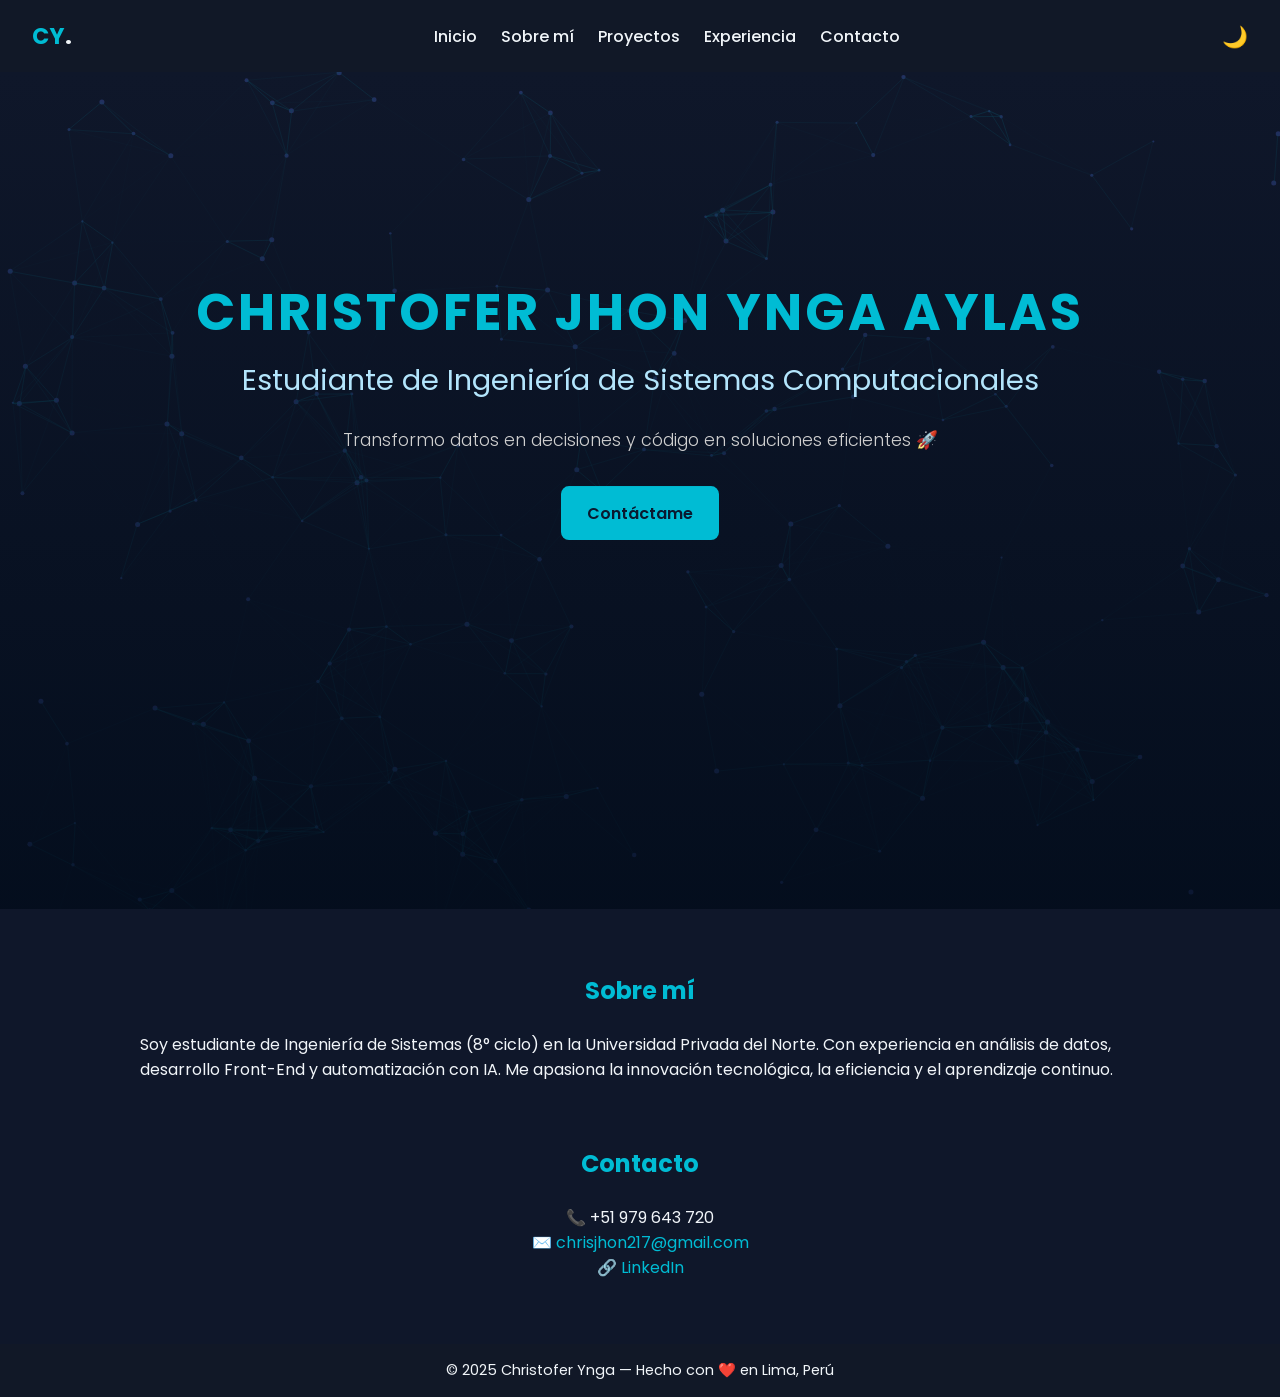
==== index.html @ ee9125a6 "Portafolio primero" ====
<!DOCTYPE html>
<html lang="es">
<head>
  <meta charset="UTF-8" />
  <meta name="viewport" content="width=device-width, initial-scale=1.0" />
  <title>Christofer Ynga | Data Analyst & Front-End Dev</title>
  <link rel="stylesheet" href="css/style.css" />
  <link rel="stylesheet" href="css/hero.css">
  <link rel="preconnect" href="https://fonts.googleapis.com">
  <link href="https://fonts.googleapis.com/css2?family=Poppins:wght@300;400;600;700&display=swap" rel="stylesheet">
  <script defer src="script.js"></script>
</head>
<body>
    <header class="navbar">
        <div class="logo">CY<span>.</span></div>
        <nav>
        <ul class="nav-links">
            <li><a href="/index.html">Inicio</a></li> 
            <li><a href="/SobreMi.html">Sobre mí</a></li>
            <li><a href="/Proyectos.html">Proyectos</a></li>
            <li><a href="/Experiencia.html">Experiencia</a></li>
            <li><a href="/Contacto.html">Contacto</a></li>
        </ul>
        </nav>
        <div class="theme-toggle" id="theme-toggle">🌙</div>
    </header>
    
    <div id="hero" class="hero-wide">
    <canvas id="particles"></canvas>
    <div class="overlay"></div>
    <div class="hero-content">
        <h1 class="fade-text">Christofer Jhon Ynga Aylas</h1>
        <h2 class="fade-text">Estudiante de Ingeniería de Sistemas Computacionales</h2>
        <p class="fade-text">Transformo datos en decisiones y código en soluciones eficientes 🚀</p>
        <a href="#contact" class="btn fade-text">Contáctame</a>
    </div>
    </div>

    <section id="about" class="fade-in">
        <h2>Sobre mí</h2>
        <p>
        Soy estudiante de Ingeniería de Sistemas (8° ciclo) en la Universidad Privada del Norte.
        Con experiencia en análisis de datos, desarrollo Front-End y automatización con IA.
        Me apasiona la innovación tecnológica, la eficiencia y el aprendizaje continuo.
        </p>
    </section>

    <section id="contact" class="fade-in">
        <h2>Contacto</h2>
        <div class="contact-info">
        <p>📞 +51 979 643 720</p>
        <p>✉️ <a href="mailto:chrisjhon217@gmail.com">chrisjhon217@gmail.com</a></p>
        <p>🔗 <a href="https://www.linkedin.com/in/christoferynga" target="_blank">LinkedIn</a></p>
        </div>
    </section>

    <footer>
        <p>© 2025 Christofer Ynga — Hecho con ❤️ en Lima, Perú</p>
    </footer>
    </body>
</html>
---- css/style.css ----
*
{
    margin: 0;
    border: 0;
}

:root {
  --bg: #0f172a;
  --text: #f1f5f9;
  --accent: #00bcd4;
  --card-bg: #1e293b;
  --hover: #0288d1;
}

body {
  font-family: "Poppins", sans-serif;
  background: var(--bg);
  color: var(--text);
  transition: background 0.3s, color 0.3s;
}

/* --- Navbar --- */
.navbar {
  display: flex;
  justify-content: space-between;
  align-items: center;
  padding: 1.2rem 2rem;
  background: #111827;
  position: sticky;
  top: 0;
  z-index: 100;
}

.logo {
  font-weight: 700;
  font-size: 1.4rem;
  color: var(--accent);
}

.logo span { color: var(--text); }

.nav-links {
  display: flex;
  gap: 1.5rem;
  list-style: none;
}

.nav-links a {
  color: var(--text);
  text-decoration: none;
  font-weight: 500;
  transition: color 0.3s;
}

.nav-links a:hover {
  color: var(--accent);
}

.theme-toggle {
  cursor: pointer;
  font-size: 1.3rem;
}


.btn {
  display: inline-block;
  background: var(--accent);
  color: var(--bg);
  padding: 0.8rem 1.5rem;
  margin-top: 1.5rem;
  border-radius: 8px;
  text-decoration: none;
  font-weight: 600;
  transition: background 0.3s, transform 0.3s;
}

.btn:hover {
  background: var(--hover);
  transform: scale(1.05);
}

/* --- Sections --- */
section {
  max-width: 1000px;
  margin: 4rem auto;
  padding: 0 1.5rem;
}

h2 {
  text-align: center;
  color: var(--accent);
  margin-bottom: 1.5rem;
}

/* --- Skills --- */
.skills-grid {
  display: grid;
  grid-template-columns: repeat(auto-fit, minmax(150px, 1fr));
  gap: 2rem;
  justify-items: center;
  align-items: center;
  padding: 1rem 0;
}

.skill-card {
  background: var(--card-bg);
  border-radius: 10px;
  padding: 1.5rem 1rem;
  text-align: center;
  transition: transform 0.3s, box-shadow 0.3s, background 0.3s;
  width: 150px;
}

.skill-card img {
  width: 60px;
  height: 60px;
  object-fit: contain;
  transition: transform 0.3s;
  filter: drop-shadow(0 0 4px rgba(0, 188, 212, 0.4));
}

.skill-card p {
  margin-top: 0.8rem;
  font-size: 1rem;
  color: var(--text);
  font-weight: 500;
}

.skill-card:hover {
  transform: translateY(-5px);
  background: #334155;
  box-shadow: 0 0 10px rgba(0, 188, 212, 0.3);
}

.skill-card:hover img {
  transform: scale(1.1);
}

/* --- Projects --- */
.projects-grid {
  display: grid;
  grid-template-columns: repeat(auto-fit, minmax(280px, 1fr));
  gap: 1.5rem;
}

.project-card {
  background: var(--card-bg);
  padding: 1.5rem;
  border-radius: 10px;
  box-shadow: 0 2px 8px rgba(0,0,0,0.3);
  transition: transform 0.3s;
}

.project-card:hover {
  transform: translateY(-5px);
}

/* --- Contact --- */
.contact-info {
  text-align: center;
}

.contact-info a {
  color: var(--accent);
  text-decoration: none;
}

.contact-info a:hover {
  text-decoration: underline;
}

/* --- Footer --- */
footer {
  text-align: center;
  padding: 1rem;
  background: #111827;
  font-size: 0.9rem;
}

/* --- Animaciones --- */
.fade-in {
  opacity: 0;
  transform: translateY(30px);
  transition: opacity 1s ease-out, transform 1s ease-out;
}

.fade-in.visible {
  opacity: 1;
  transform: translateY(0);
}

/* --- Responsive --- */
@media (max-width: 768px) {
  .nav-links {
    display: none;
  }
}

@media (max-width: 600px) {
  .skills-grid {
    grid-template-columns: repeat(auto-fit, minmax(120px, 1fr));
    gap: 1.5rem;
  }

  .skill-card {
    width: 120px;
    padding: 1rem 0.5rem;
  }

  .skill-card img {
    width: 50px;
    height: 50px;
  }

  .skill-card p {
    font-size: 0.9rem;
  }
}
---- css/hero.css ----
/* --- Hero --- */
#hero,
.hero-wide {
  position: relative;
  width: 100%;         /* ✅ Ocupar todo el ancho real de la ventana */
  height: 93vh;         /* 🔧 Ajustable según tu gusto */
  overflow: hidden;
  
}

#particles {
  position: absolute;
  top: 0;
  left: 0;
  width: 100vw;
  height: 100vh;
  z-index: 0;
  pointer-events: none;
}

.overlay {
  position: absolute;
  top: 0;
  left: 0;
  width: 100vw;
  height: 100vh;
  background: linear-gradient(to top, rgba(2, 12, 27, 0.9), rgba(15, 23, 42, 0.7));
  z-index: 1;
}

.hero-content {
  position: absolute;
  top: 40%;
  left: 50%;
  transform: translate(-50%, -50%);
  z-index: 2;
  text-align: center;
  color: #e0f2fe;
  width: 90%;
  max-width: 900px;
  padding: 1rem;
}

.hero-content h1 {
  font-size: clamp(2.2rem, 4vw, 3.2rem);
  font-weight: 700;
  color: #00bcd4;
  text-transform: uppercase;
  letter-spacing: 3px;
}

.hero-content h2 {
  font-size: clamp(1.2rem, 2.5vw, 1.8rem);
  margin-top: 0.5rem;
  color: #b3e5fc;
  font-weight: 400;
}

.hero-content p {
  margin-top: 1rem;
  color: #d0d0d0;
  font-weight: 300;
  font-size: 1.1rem;
  line-height: 1.6;
}

.btn {
  display: inline-block;
  background: #00bcd4;
  color: #0a192f;
  padding: 0.9rem 1.6rem;
  margin-top: 2rem;
  border-radius: 8px;
  text-decoration: none;
  font-weight: 600;
  transition: transform 0.3s, background 0.3s;
}

.btn:hover {
  background: #0097a7;
  transform: scale(1.05);
}

/* --- Animación del texto --- */
.fade-text {
  opacity: 0;
  transform: translateY(25px);
  animation: fadeInUp 1.2s ease forwards;
}

.fade-text:nth-child(1) { animation-delay: 0.3s; }
.fade-text:nth-child(2) { animation-delay: 0.6s; }
.fade-text:nth-child(3) { animation-delay: 0.9s; }
.fade-text:nth-child(4) { animation-delay: 1.2s; }

@keyframes fadeInUp {
  from { opacity: 0; transform: translateY(25px); }
  to { opacity: 1; transform: translateY(0); }
}
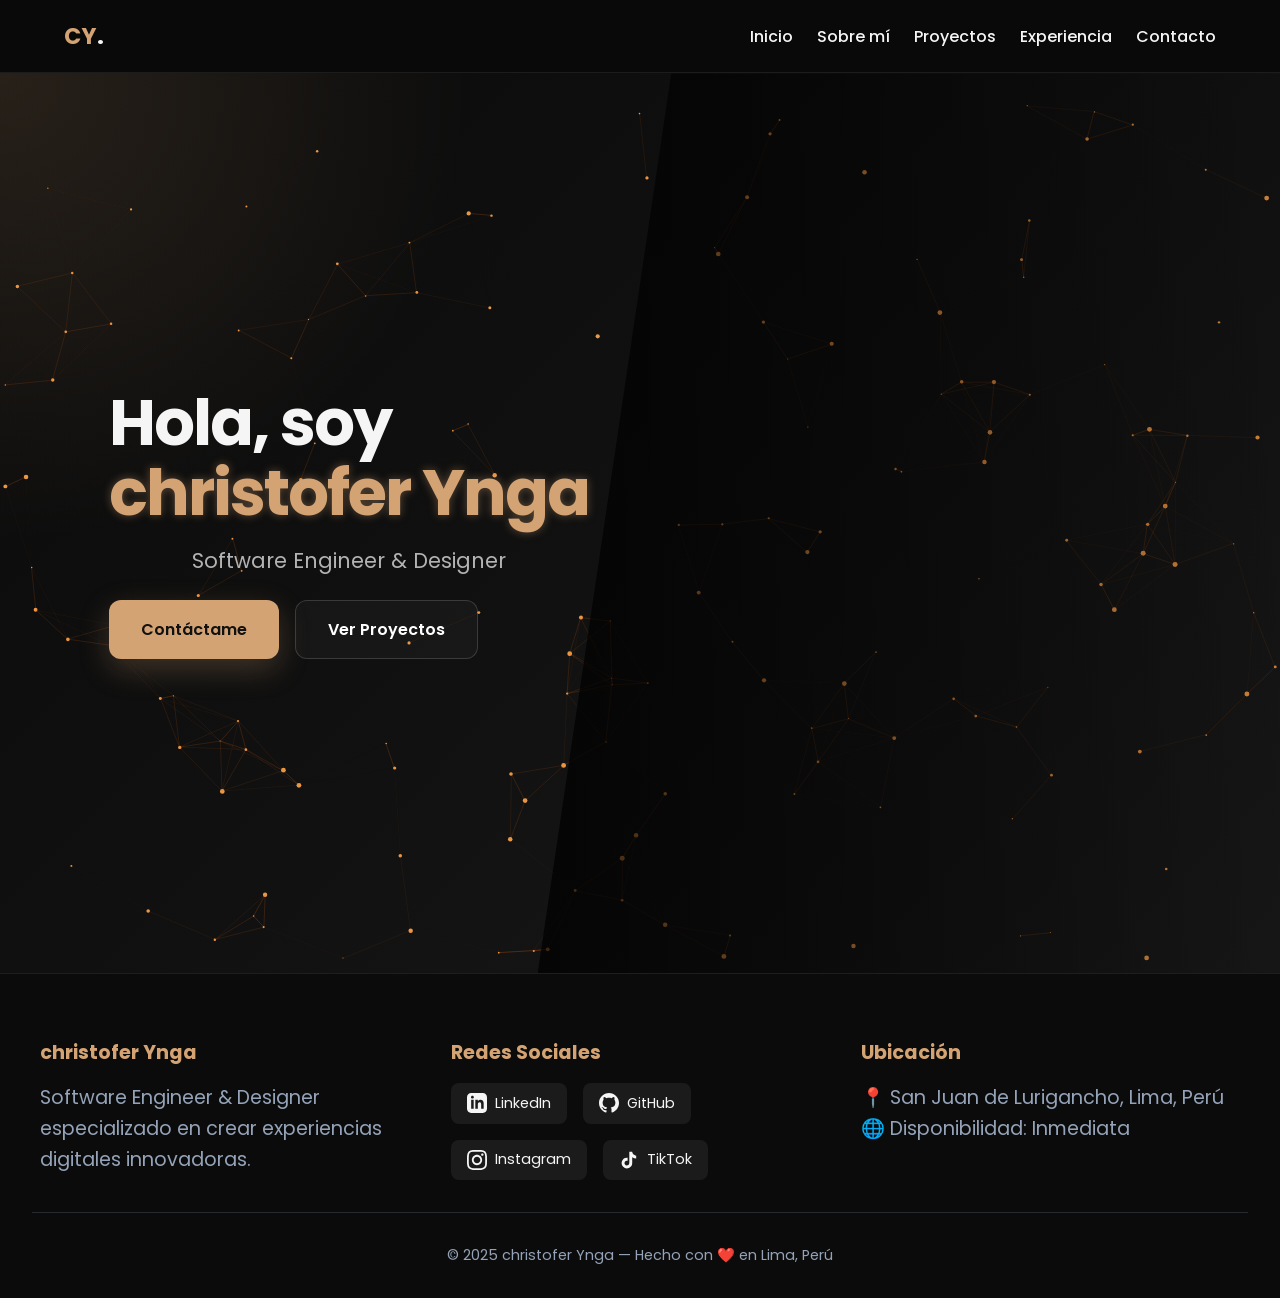
==== commit ca7822b1: "Se creo pagina sobreMi, proyecto y experiencia" ====
--- a/index.html
+++ b/index.html
@@ -3,59 +3,103 @@
 <head>
   <meta charset="UTF-8" />
   <meta name="viewport" content="width=device-width, initial-scale=1.0" />
-  <title>Christofer Ynga | Data Analyst & Front-End Dev</title>
-  <link rel="stylesheet" href="css/style.css" />
-  <link rel="stylesheet" href="css/hero.css">
+  <title>Christofer Ynga | Software Engineer & Designer</title>
   <link rel="preconnect" href="https://fonts.googleapis.com">
+  <link rel="stylesheet" href="css/responsive.css">
+  <link rel="stylesheet" href="css/styleGlobal.css">
   <link href="https://fonts.googleapis.com/css2?family=Poppins:wght@300;400;600;700&display=swap" rel="stylesheet">
-  <script defer src="script.js"></script>
-</head>
+</head> 
 <body>
-    <header class="navbar">
-        <div class="logo">CY<span>.</span></div>
-        <nav>
-        <ul class="nav-links">
+  <header class="navbar">
+    <div class="logo">CY<span>.</span></div>
+    <nav>
+      <ul class="nav-links">
             <li><a href="/index.html">Inicio</a></li> 
             <li><a href="/SobreMi.html">Sobre mí</a></li>
             <li><a href="/Proyectos.html">Proyectos</a></li>
             <li><a href="/Experiencia.html">Experiencia</a></li>
             <li><a href="/Contacto.html">Contacto</a></li>
-        </ul>
-        </nav>
-        <div class="theme-toggle" id="theme-toggle">🌙</div>
-    </header>
+      </ul>
+    </nav>
+  </header>
+
+  <div class="hero-container" id="inicio">
+    <div class="hero-background"></div>
+    <canvas id="particles"></canvas>
     
-    <div id="hero" class="hero-wide">
-    <canvas id="particles"></canvas>
-    <div class="overlay"></div>
-    <div class="hero-content">
-        <h1 class="fade-text">Christofer Jhon Ynga Aylas</h1>
-        <h2 class="fade-text">Estudiante de Ingeniería de Sistemas Computacionales</h2>
-        <p class="fade-text">Transformo datos en decisiones y código en soluciones eficientes 🚀</p>
-        <a href="#contact" class="btn fade-text">Contáctame</a>
-    </div>
+    <div class="hero-image-diagonal">
+      <img 
+        src="https://images.unsplash.com/photo-1507003211169-0a1dd7228f2d?w=900" 
+        alt="christofer"
+      />
+      <span class="diagonal-line"></span>
     </div>
 
-    <section id="about" class="fade-in">
-        <h2>Sobre mí</h2>
-        <p>
-        Soy estudiante de Ingeniería de Sistemas (8° ciclo) en la Universidad Privada del Norte.
-        Con experiencia en análisis de datos, desarrollo Front-End y automatización con IA.
-        Me apasiona la innovación tecnológica, la eficiencia y el aprendizaje continuo.
-        </p>
-    </section>
+    <div class="hero-content">
+      <h1>
+        Hola, soy
+        <span class="name-highlight">christofer Ynga</span>
+      </h1>
+      <h2>Software Engineer & Designer</h2>
+      <div class="hero-buttons">
+        <a href="Contacto.html" class="btn btn-primary">Contáctame</a>
+        <a href="#proyectos" class="btn btn-secondary">Ver Proyectos</a>
+      </div>
+    </div>
+  </div>
 
-    <section id="contact" class="fade-in">
-        <h2>Contacto</h2>
-        <div class="contact-info">
-        <p>📞 +51 979 643 720</p>
-        <p>✉️ <a href="mailto:chrisjhon217@gmail.com">chrisjhon217@gmail.com</a></p>
-        <p>🔗 <a href="https://www.linkedin.com/in/christoferynga" target="_blank">LinkedIn</a></p>
+  <footer>
+    <div class="footer-content">
+      <div class="footer-section">
+        <h3>christofer Ynga</h3>
+        <p>Software Engineer & Designer especializado en crear experiencias digitales innovadoras.</p>
+      </div>
+      
+      <div class="footer-section">
+        <h3>Redes Sociales</h3>
+        <div class="social-links">
+          <a href="https://www.linkedin.com/in/christoferynga" target="_blank" class="social-link">
+            <svg class="social-icon" fill="currentColor" viewBox="0 0 24 24">
+              <path d="M19 0h-14c-2.761 0-5 2.239-5 5v14c0 2.761 2.239 5 5 5h14c2.762 0 5-2.239 5-5v-14c0-2.761-2.238-5-5-5zm-11 19h-3v-11h3v11zm-1.5-12.268c-.966 0-1.75-.79-1.75-1.764s.784-1.764 1.75-1.764 1.75.79 1.75 1.764-.783 1.764-1.75 1.764zm13.5 12.268h-3v-5.604c0-3.368-4-3.113-4 0v5.604h-3v-11h3v1.765c1.396-2.586 7-2.777 7 2.476v6.759z"/>
+            </svg>
+            LinkedIn
+          </a>
+          
+          <a href="https://github.com/elChris28" target="_blank" class="social-link">
+            <svg class="social-icon" fill="currentColor" viewBox="0 0 24 24">
+              <path d="M12 0c-6.626 0-12 5.373-12 12 0 5.302 3.438 9.8 8.207 11.387.599.111.793-.261.793-.577v-2.234c-3.338.726-4.033-1.416-4.033-1.416-.546-1.387-1.333-1.756-1.333-1.756-1.089-.745.083-.729.083-.729 1.205.084 1.839 1.237 1.839 1.237 1.07 1.834 2.807 1.304 3.492.997.107-.775.418-1.305.762-1.604-2.665-.305-5.467-1.334-5.467-5.931 0-1.311.469-2.381 1.236-3.221-.124-.303-.535-1.524.117-3.176 0 0 1.008-.322 3.301 1.23.957-.266 1.983-.399 3.003-.404 1.02.005 2.047.138 3.006.404 2.291-1.552 3.297-1.23 3.297-1.23.653 1.653.242 2.874.118 3.176.77.84 1.235 1.911 1.235 3.221 0 4.609-2.807 5.624-5.479 5.921.43.372.823 1.102.823 2.222v3.293c0 .319.192.694.801.576 4.765-1.589 8.199-6.086 8.199-11.386 0-6.627-5.373-12-12-12z"/>
+            </svg>
+            GitHub
+          </a>
+          
+          <a href="https://www.instagram.com" target="_blank" class="social-link">
+            <svg class="social-icon" fill="currentColor" viewBox="0 0 24 24">
+              <path d="M12 2.163c3.204 0 3.584.012 4.85.07 3.252.148 4.771 1.691 4.919 4.919.058 1.265.069 1.645.069 4.849 0 3.205-.012 3.584-.069 4.849-.149 3.225-1.664 4.771-4.919 4.919-1.266.058-1.644.07-4.85.07-3.204 0-3.584-.012-4.849-.07-3.26-.149-4.771-1.699-4.919-4.92-.058-1.265-.07-1.644-.07-4.849 0-3.204.013-3.583.07-4.849.149-3.227 1.664-4.771 4.919-4.919 1.266-.057 1.645-.069 4.849-.069zm0-2.163c-3.259 0-3.667.014-4.947.072-4.358.2-6.78 2.618-6.98 6.98-.059 1.281-.073 1.689-.073 4.948 0 3.259.014 3.668.072 4.948.2 4.358 2.618 6.78 6.98 6.98 1.281.058 1.689.072 4.948.072 3.259 0 3.668-.014 4.948-.072 4.354-.2 6.782-2.618 6.979-6.98.059-1.28.073-1.689.073-4.948 0-3.259-.014-3.667-.072-4.947-.196-4.354-2.617-6.78-6.979-6.98-1.281-.059-1.69-.073-4.949-.073zm0 5.838c-3.403 0-6.162 2.759-6.162 6.162s2.759 6.163 6.162 6.163 6.162-2.759 6.162-6.163c0-3.403-2.759-6.162-6.162-6.162zm0 10.162c-2.209 0-4-1.79-4-4 0-2.209 1.791-4 4-4s4 1.791 4 4c0 2.21-1.791 4-4 4zm6.406-11.845c-.796 0-1.441.645-1.441 1.44s.645 1.44 1.441 1.44c.795 0 1.439-.645 1.439-1.44s-.644-1.44-1.439-1.44z"/>
+            </svg>
+            Instagram
+          </a>
+
+          <a href="https://tiktok.com" target="_blank" class="social-link">
+            <svg class="social-icon" fill="currentColor" viewBox="0 0 24 24">
+              <path d="M19.59 6.69a4.83 4.83 0 0 1-3.77-4.25V2h-3.45v13.67a2.89 2.89 0 0 1-5.2 1.74 2.89 2.89 0 0 1 2.31-4.64 2.93 2.93 0 0 1 .88.13V9.4a6.84 6.84 0 0 0-1-.05A6.33 6.33 0 0 0 5 20.1a6.34 6.34 0 0 0 10.86-4.43v-7a8.16 8.16 0 0 0 4.77 1.52v-3.4a4.85 4.85 0 0 1-1-.1z"/>
+            </svg>
+            TikTok
+          </a>
         </div>
-    </section>
+      </div>
+      
+      <div class="footer-section">
+        <h3>Ubicación</h3>
+        <p>📍 San Juan de Lurigancho, Lima, Perú</p>
+        <p>🌐 Disponibilidad: Inmediata</p>
+      </div>
+    </div>
+    
+    <div class="footer-bottom">
+      <p>© 2025 christofer Ynga — Hecho con ❤️ en Lima, Perú</p>
+    </div>
+  </footer>
 
-    <footer>
-        <p>© 2025 Christofer Ynga — Hecho con ❤️ en Lima, Perú</p>
-    </footer>
-    </body>
-</html>
+  <script defer src="script.js"></script>
+</body>
+</html>
--- a/css/responsive.css
+++ b/css/responsive.css
@@ -0,0 +1,48 @@
+@media (max-width: 768px) {
+
+  .nav-links {
+    display: none;
+  }
+
+  .hero-container {
+    flex-direction: column;
+    justify-content: center;
+
+    text-align: center;
+
+    padding: 6rem 1.5rem 3rem;
+  }
+
+  .hero-image-diagonal {
+    position: relative;
+
+    width: 100%;
+    height: 320px;
+
+    clip-path: none;
+
+    margin-top: 2rem;
+
+    border-radius: 20px;
+
+    overflow: hidden;
+  }
+
+  .hero-content {
+    margin: 0;
+    padding: 0;
+  }
+
+  .hero-buttons {
+    justify-content: center;
+  }
+
+  .footer-content {
+    grid-template-columns: 1fr;
+    text-align: center;
+  }
+
+  .social-links {
+    justify-content: center;
+  }
+}
--- a/css/styleGlobal.css
+++ b/css/styleGlobal.css
@@ -0,0 +1,476 @@
+    * {
+      margin: 0;
+      padding: 0;
+      box-sizing: border-box;
+    }
+
+    :root {
+      --bg: #0a0a0a;
+      --bg-secondary: #121212;
+      --card-bg: #1b1b1b;
+
+      --text: #f5f5f5;
+      --text-soft: #b3b3b3;
+
+      --accent: #d4a373;
+      --accent-light: #e6b98d;
+      --hover: #bc8a5f;
+
+      --border: rgba(255,255,255,0.08);
+    }
+
+body {
+  font-family: "Poppins", sans-serif;
+  background: linear-gradient(
+    to bottom,
+    #0a0a0a,
+    #111111
+  );
+
+  color: var(--text);
+  overflow-x: hidden;
+}
+    /* Navbar */
+.navbar {
+  display: flex;
+  justify-content: space-between;
+  align-items: center;
+  padding: 1.2rem 5%;
+  background: rgba(10, 10, 10, 0.75);
+
+  position: sticky;
+  top: 0;
+  z-index: 100;
+
+  backdrop-filter: blur(12px);
+
+  border-bottom: 1px solid var(--border);
+}
+
+    .logo {
+      font-weight: 700;
+      font-size: 1.4rem;
+      color: var(--accent);
+    }
+
+    .logo span { color: var(--text); }
+
+    .nav-links {
+      display: flex;
+      gap: 1.5rem;
+      list-style: none;
+    }
+
+    .nav-links a {
+      color: var(--text);
+      text-decoration: none;
+      font-weight: 500;
+      transition: color 0.3s;
+      position: relative;
+    }
+
+    .nav-links a::after {
+      content: '';
+      position: absolute;
+      bottom: -5px;
+      left: 0;
+      width: 0;
+      height: 2px;
+      background: var(--accent);
+      transition: width 0.3s;
+    }
+
+    .nav-links a:hover::after {
+      width: 100%;
+    }
+
+    .nav-links a:hover {
+      color: var(--accent);
+    }
+
+    /* Hero Section */
+.hero-container {
+  position: relative;
+  width: 100%;
+  min-height: 100vh;
+
+  display: flex;
+  align-items: center;
+  overflow: hidden;
+}
+
+.hero-background {
+  position: absolute;
+  inset: 0;
+
+  background:
+    radial-gradient(circle at top left,
+      rgba(212,163,115,0.15),
+      transparent 30%),
+
+    linear-gradient(
+      135deg,
+      #0a0a0a 0%,
+      #111111 50%,
+      #1a1a1a 100%
+    );
+}
+
+    /* Partículas canvas */
+    #particles {
+      position: absolute;
+      top: 0;
+      left: 0;
+      width: 100%;
+      height: 100%;
+      z-index: 1;
+    }
+
+    .profile-image {
+      width: 100%;
+      height: 100%;
+      border-radius: 20px;
+      object-fit: cover;
+      filter: brightness(0.9) contrast(1.1);
+      box-shadow: 0 20px 60px rgba(249, 115, 22, 0.3);
+      border: 3px solid var(--accent);
+    }
+    /* Imagen diagonal */
+.hero-image-diagonal {
+  position: absolute;
+  top: 0;
+  right: 0;
+
+  width: 58%;
+  height: 100%;
+
+  z-index: 2;
+  overflow: hidden;
+
+  clip-path: polygon(18% 0, 100% 0, 100% 100%, 0% 100%);
+}
+
+.hero-image-diagonal::after {
+  content: "";
+
+  position: absolute;
+  inset: 0;
+
+  background:
+    linear-gradient(
+      to left,
+      rgba(0,0,0,0.15),
+      rgba(0,0,0,0.75)
+    );
+}
+
+.hero-image-diagonal img {
+  width: 100%;
+  height: 100%;
+
+  object-fit: cover;
+
+  opacity: 0.65;
+
+  transform: scale(1.05);
+
+  filter:
+    grayscale(15%)
+    contrast(1.05)
+    brightness(0.8);
+}
+
+    /* Línea diagonal de unión */
+.diagonal-line {
+  position: absolute;
+  top: 0;
+  left: -1px;
+
+  width: 3px;
+  height: 100%;
+
+  background: linear-gradient(
+    to bottom,
+    transparent,
+    rgba(212,163,115,0.8),
+    transparent
+  );
+
+  transform: skewX(-10deg);
+
+  box-shadow: 0 0 15px rgba(212,163,115,0.4);
+}
+
+
+    .data-line {
+      position: absolute;
+      height: 2px;
+      background: linear-gradient(90deg, transparent, var(--accent), transparent);
+      animation: scanLine 3s linear infinite;
+    }
+
+    @keyframes scanLine {
+      0% { top: 0%; opacity: 0; }
+      50% { opacity: 1; }
+      100% { top: 100%; opacity: 0; }
+    }
+
+    .data-point {
+      position: absolute;
+      width: 8px;
+      height: 8px;
+      background: var(--accent);
+      border-radius: 50%;
+      box-shadow: 0 0 10px var(--accent);
+      animation: pulse 2s ease-in-out infinite;
+    }
+
+    @keyframes pulse {
+      0%, 100% { transform: scale(1); opacity: 1; }
+      50% { transform: scale(1.5); opacity: 0.5; }
+    }
+
+    .data-grid {
+      position: absolute;
+      top: 0;
+      left: 0;
+      width: 100%;
+      height: 100%;
+      background-image: 
+        linear-gradient(rgba(249, 115, 22, 0.1) 1px, transparent 1px),
+        linear-gradient(90deg, rgba(249, 115, 22, 0.1) 1px, transparent 1px);
+      background-size: 50px 50px;
+      animation: gridMove 20s linear infinite;
+    }
+
+    @keyframes gridMove {
+      0% { transform: translate(0, 0); }
+      100% { transform: translate(50px, 50px); }
+    }
+
+    /* Contenido del hero */
+.hero-content {
+  position: relative;
+  z-index: 3;
+
+  max-width: 650px;
+
+  margin-left: 6%;
+
+  padding: 2rem;
+}
+
+.hero-content h1 {
+  font-size: clamp(3rem, 5vw, 5rem);
+
+  font-weight: 700;
+
+  line-height: 1.1;
+
+  margin-bottom: 1rem;
+
+  letter-spacing: -2px;
+}
+
+.hero-content .name-highlight {
+  color: var(--accent);
+
+  text-shadow:
+    0 0 10px rgba(212,163,115,0.4);
+
+  display: block;
+}
+
+    .hero-content h2 {
+      font-size: 1.3rem;
+      color: var(--text-soft);
+      font-weight: 400;
+      margin-bottom: 1.5rem;
+    }
+
+    .hero-content p {
+      color: #cbd5e1;
+      font-size: 1.1rem;
+      line-height: 1.6;
+      margin-bottom: 2rem;
+    }
+
+    .hero-buttons {
+      display: flex;
+      gap: 1rem;
+      flex-wrap: wrap;
+    }
+
+.btn {
+  display: inline-flex;
+  align-items: center;
+  justify-content: center;
+
+  padding: 1rem 2rem;
+
+  border-radius: 12px;
+
+  text-decoration: none;
+
+  font-weight: 600;
+
+  transition: all 0.3s ease;
+
+  cursor: pointer;
+}
+
+.btn-primary {
+  background: var(--accent);
+
+  color: #111;
+
+  box-shadow:
+    0 10px 30px rgba(212,163,115,0.25);
+}
+
+.btn-primary:hover {
+  background: var(--accent-light);
+
+  transform: translateY(-4px);
+
+  box-shadow:
+    0 15px 35px rgba(212,163,115,0.35);
+}
+
+.btn-secondary {
+  border: 1px solid rgba(255,255,255,0.15);
+
+  background: rgba(255,255,255,0.03);
+
+  color: white;
+}
+
+.btn-secondary:hover {
+  background: rgba(255,255,255,0.08);
+
+  border-color: var(--accent);
+
+  transform: translateY(-4px);
+}
+
+    /* About Section */
+    section {
+      max-width: 1000px;
+      margin: 4rem auto;
+      padding: 0 1.5rem;
+    }
+
+    h2 {
+      text-align: center;
+      color: var(--accent);
+      margin-bottom: 1.5rem;
+      font-size: 2.5rem;
+    }
+
+    #about p {
+      text-align: center;
+      line-height: 1.8;
+      font-size: 1.1rem;
+      color: #cbd5e1;
+    }
+
+    /* Contact Section */
+    .contact-info {
+      text-align: center;
+      font-size: 1.1rem;
+    }
+
+    .contact-info p {
+      margin: 1rem 0;
+    }
+
+    .contact-info a {
+      color: var(--accent);
+      text-decoration: none;
+      transition: color 0.3s;
+    }
+
+    .contact-info a:hover {
+      color: var(--accent-light);
+      text-decoration: underline;
+    }
+
+    /* Footer mejorado */
+    footer {
+      background: #0b0b0b;
+
+      border-top: 1px solid var(--border);
+
+      padding: 4rem 2rem 2rem;
+    }
+
+    .footer-content {
+      max-width: 1200px;
+      margin: 0 auto;
+      display: grid;
+      grid-template-columns: repeat(auto-fit, minmax(250px, 1fr));
+      gap: 2rem;
+      margin-bottom: 2rem;
+    }
+
+    .footer-section h3 {
+      color: var(--accent);
+      font-size: 1.2rem;
+      margin-bottom: 1rem;
+    }
+
+    .footer-section p {
+      color: #94a3b8;
+      line-height: 1.6;
+      font-size: 1.2rem;
+    }
+
+    .social-links {
+      display: flex;
+      gap: 1rem;
+      flex-wrap: wrap;
+    }
+
+    .social-link {
+      display: flex;
+      align-items: center;
+      gap: 0.5rem;
+      color: var(--text);
+      text-decoration: none;
+      padding: 0.6rem 1rem;
+      background: var(--card-bg);
+      border-radius: 8px;
+      transition: all 0.3s;
+      font-size: 0.9rem;
+    }
+
+    .social-link:hover {
+      background: var(--accent);
+      transform: translateY(-2px);
+      box-shadow: 0 4px 12px rgba(249, 115, 22, 0.3);
+    }
+
+    .social-icon {
+      width: 20px;
+      height: 20px;
+    }
+
+    .footer-bottom {
+      text-align: center;
+      padding-top: 2rem;
+      border-top: 1px solid rgba(148, 163, 184, 0.2);
+      color: #94a3b8;
+      font-size: 0.9rem;
+    }
+
+    /* Animaciones */
+    .fade-in {
+      opacity: 0;
+      transform: translateY(30px);
+      transition: opacity 1s ease-out, transform 1s ease-out;
+    }
+
+    .fade-in.visible {
+      opacity: 1;
+      transform: translateY(0);
+    }
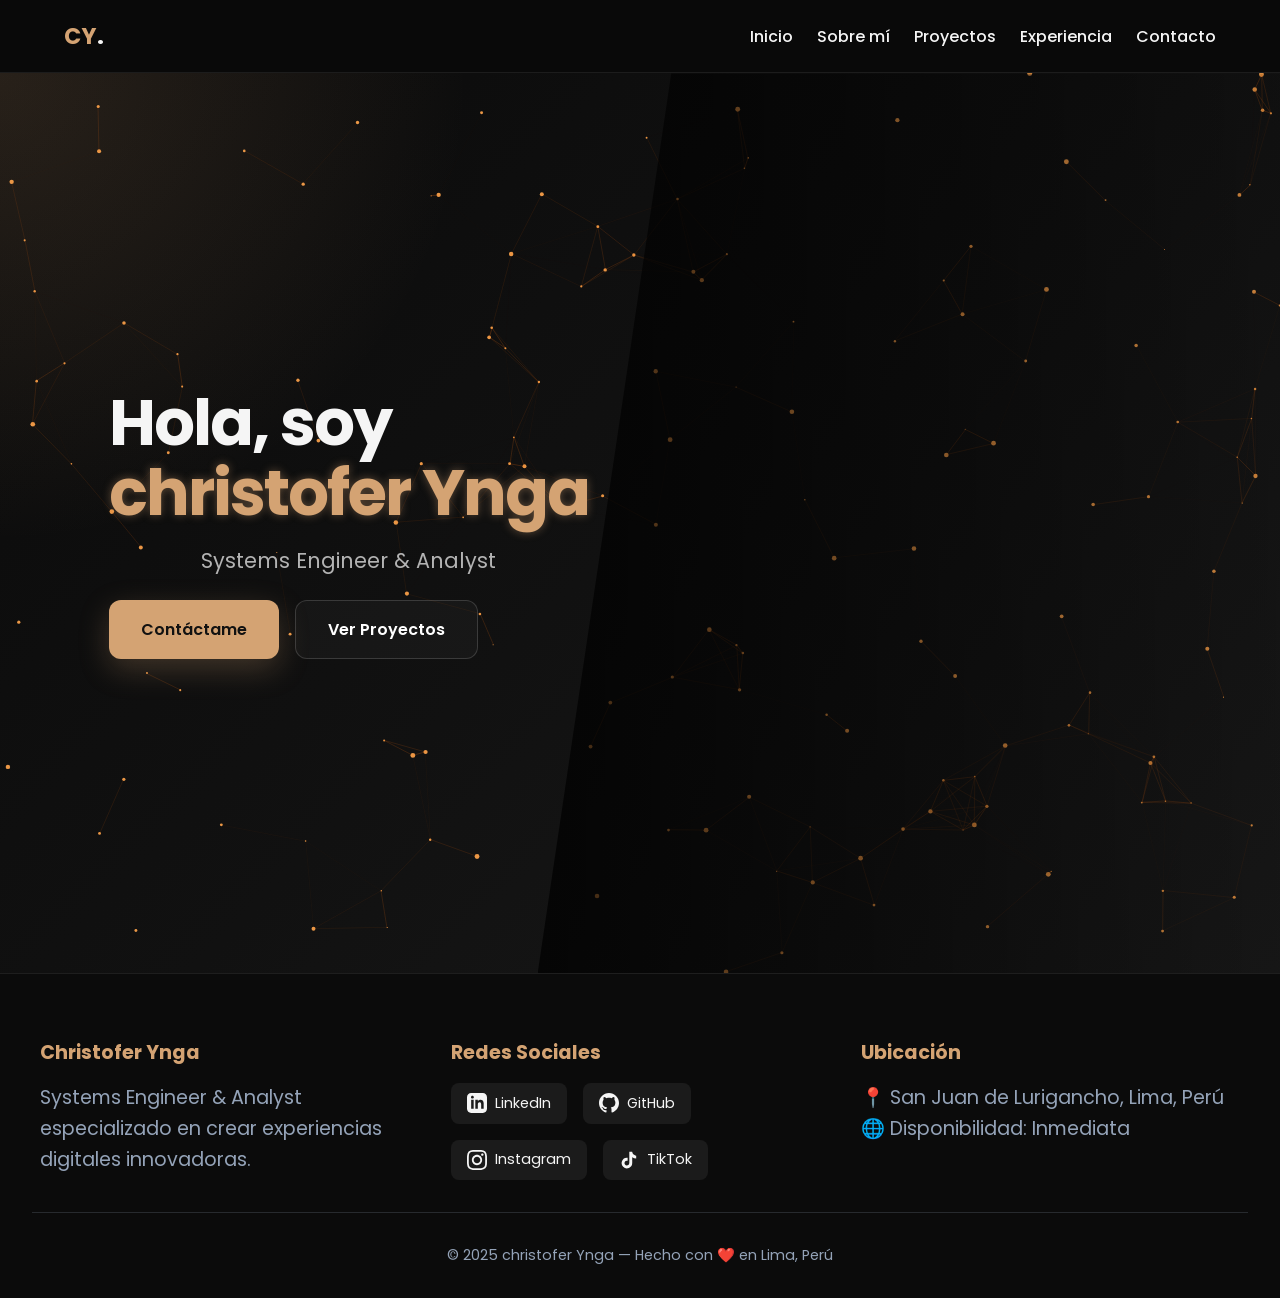
==== commit 7607a961: "Cambios en todos lo archivos style y html" ====
--- a/index.html
+++ b/index.html
@@ -3,7 +3,7 @@
 <head>
   <meta charset="UTF-8" />
   <meta name="viewport" content="width=device-width, initial-scale=1.0" />
-  <title>Christofer Ynga | Software Engineer & Designer</title>
+  <title>Christofer Ynga | Systems Engineer & Analyst</title>
   <link rel="preconnect" href="https://fonts.googleapis.com">
   <link rel="stylesheet" href="css/responsive.css">
   <link rel="stylesheet" href="css/styleGlobal.css">
@@ -40,7 +40,7 @@
         Hola, soy
         <span class="name-highlight">christofer Ynga</span>
       </h1>
-      <h2>Software Engineer & Designer</h2>
+      <h2>Systems Engineer & Analyst</h2>
       <div class="hero-buttons">
         <a href="Contacto.html" class="btn btn-primary">Contáctame</a>
         <a href="#proyectos" class="btn btn-secondary">Ver Proyectos</a>
@@ -51,8 +51,8 @@
   <footer>
     <div class="footer-content">
       <div class="footer-section">
-        <h3>christofer Ynga</h3>
-        <p>Software Engineer & Designer especializado en crear experiencias digitales innovadoras.</p>
+        <h3>Christofer Ynga</h3>
+        <p>Systems Engineer & Analyst especializado en crear experiencias digitales innovadoras.</p>
       </div>
       
       <div class="footer-section">
@@ -72,14 +72,14 @@
             GitHub
           </a>
           
-          <a href="https://www.instagram.com" target="_blank" class="social-link">
+          <a href="https://www.instagram.com/kris_cjy_/" target="_blank" class="social-link">
             <svg class="social-icon" fill="currentColor" viewBox="0 0 24 24">
               <path d="M12 2.163c3.204 0 3.584.012 4.85.07 3.252.148 4.771 1.691 4.919 4.919.058 1.265.069 1.645.069 4.849 0 3.205-.012 3.584-.069 4.849-.149 3.225-1.664 4.771-4.919 4.919-1.266.058-1.644.07-4.85.07-3.204 0-3.584-.012-4.849-.07-3.26-.149-4.771-1.699-4.919-4.92-.058-1.265-.07-1.644-.07-4.849 0-3.204.013-3.583.07-4.849.149-3.227 1.664-4.771 4.919-4.919 1.266-.057 1.645-.069 4.849-.069zm0-2.163c-3.259 0-3.667.014-4.947.072-4.358.2-6.78 2.618-6.98 6.98-.059 1.281-.073 1.689-.073 4.948 0 3.259.014 3.668.072 4.948.2 4.358 2.618 6.78 6.98 6.98 1.281.058 1.689.072 4.948.072 3.259 0 3.668-.014 4.948-.072 4.354-.2 6.782-2.618 6.979-6.98.059-1.28.073-1.689.073-4.948 0-3.259-.014-3.667-.072-4.947-.196-4.354-2.617-6.78-6.979-6.98-1.281-.059-1.69-.073-4.949-.073zm0 5.838c-3.403 0-6.162 2.759-6.162 6.162s2.759 6.163 6.162 6.163 6.162-2.759 6.162-6.163c0-3.403-2.759-6.162-6.162-6.162zm0 10.162c-2.209 0-4-1.79-4-4 0-2.209 1.791-4 4-4s4 1.791 4 4c0 2.21-1.791 4-4 4zm6.406-11.845c-.796 0-1.441.645-1.441 1.44s.645 1.44 1.441 1.44c.795 0 1.439-.645 1.439-1.44s-.644-1.44-1.439-1.44z"/>
             </svg>
             Instagram
           </a>
 
-          <a href="https://tiktok.com" target="_blank" class="social-link">
+          <a href="https://www.tiktok.com/@chris.jhon_ya" target="_blank" class="social-link">
             <svg class="social-icon" fill="currentColor" viewBox="0 0 24 24">
               <path d="M19.59 6.69a4.83 4.83 0 0 1-3.77-4.25V2h-3.45v13.67a2.89 2.89 0 0 1-5.2 1.74 2.89 2.89 0 0 1 2.31-4.64 2.93 2.93 0 0 1 .88.13V9.4a6.84 6.84 0 0 0-1-.05A6.33 6.33 0 0 0 5 20.1a6.34 6.34 0 0 0 10.86-4.43v-7a8.16 8.16 0 0 0 4.77 1.52v-3.4a4.85 4.85 0 0 1-1-.1z"/>
             </svg>
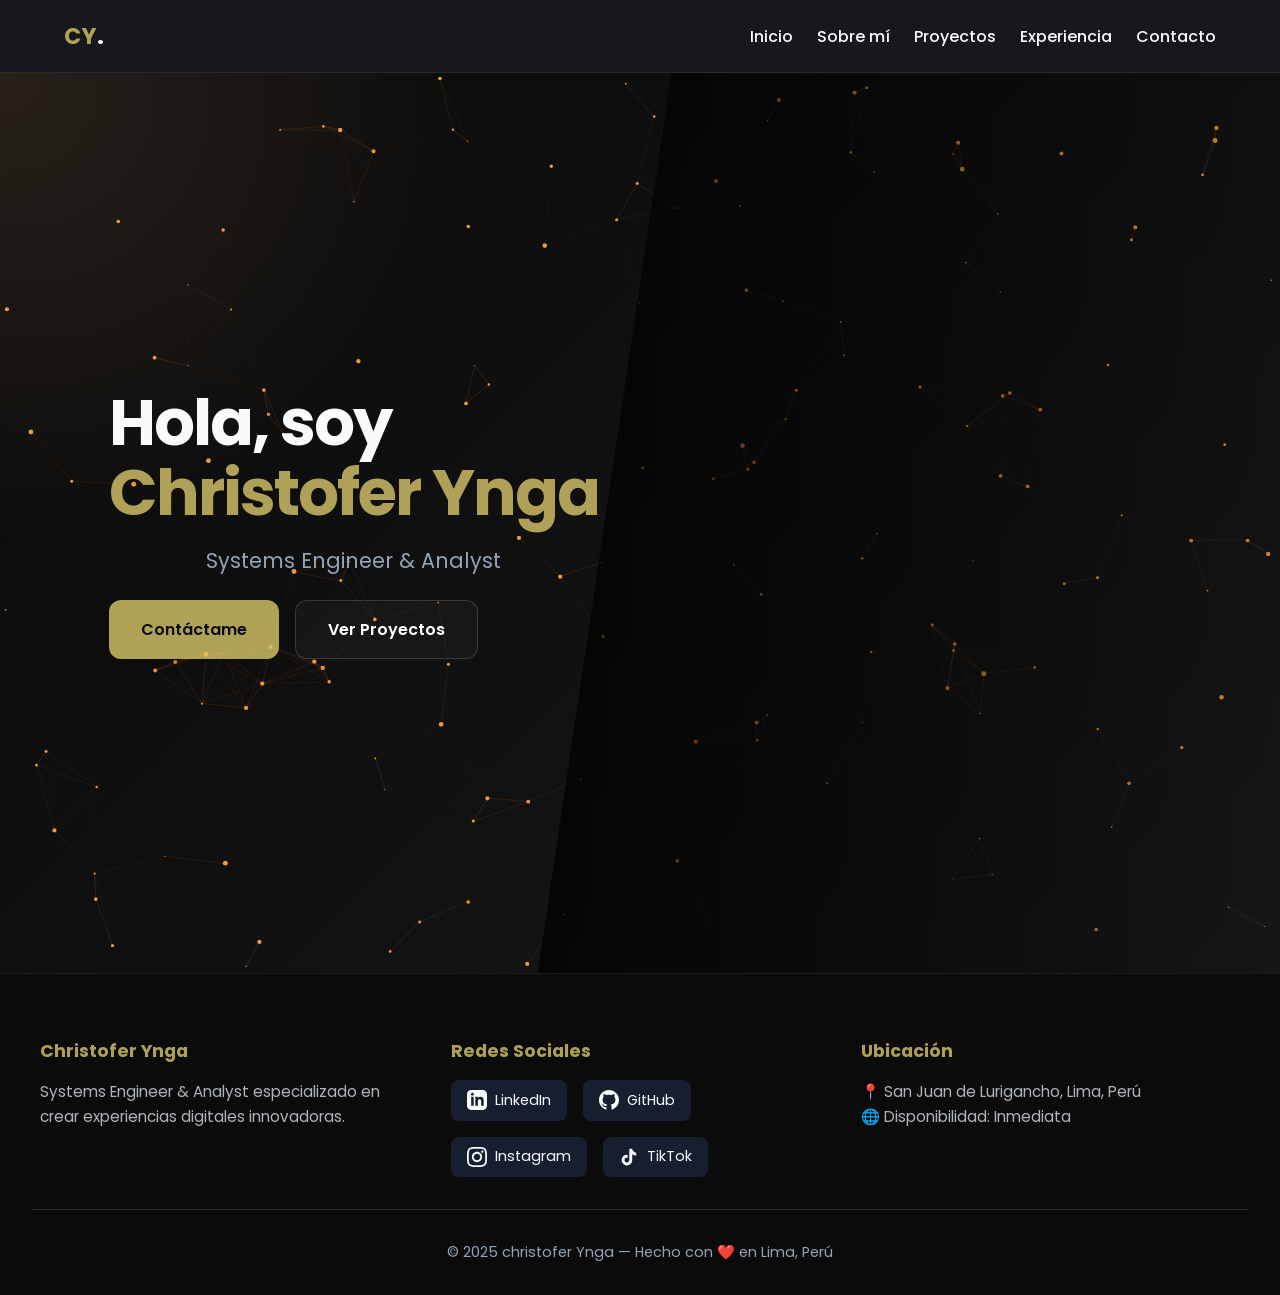
==== commit e135c3e2: "Detalles en cada  pagina como ancho y colores" ====
--- a/index.html
+++ b/index.html
@@ -38,12 +38,12 @@
     <div class="hero-content">
       <h1>
         Hola, soy
-        <span class="name-highlight">christofer Ynga</span>
+        <span class="name-highlight">Christofer Ynga</span>
       </h1>
       <h2>Systems Engineer & Analyst</h2>
       <div class="hero-buttons">
         <a href="Contacto.html" class="btn btn-primary">Contáctame</a>
-        <a href="#proyectos" class="btn btn-secondary">Ver Proyectos</a>
+        <a href="/Proyectos.html" class="btn btn-secondary">Ver Proyectos</a>
       </div>
     </div>
   </div>
--- a/css/styleGlobal.css
+++ b/css/styleGlobal.css
@@ -5,27 +5,27 @@
     }
 
     :root {
-      --bg: #0a0a0a;
-      --bg-secondary: #121212;
-      --card-bg: #1b1b1b;
-
-      --text: #f5f5f5;
-      --text-soft: #b3b3b3;
-
-      --accent: #d4a373;
-      --accent-light: #e6b98d;
-      --hover: #bc8a5f;
-
-      --border: rgba(255,255,255,0.08);
+/* Fondos oscuros profundos con tinte azulado */
+  --bg: #091220;
+  --bg-secondary: #000000;
+  --card-bg: #161e30;
+
+  /* Textos nítidos y legibles */
+  --text: #f8fafc;
+  --text-soft: #94a3b8;
+
+  /* Acento cyan elegante y sin transparencias raras */
+  --accent: #dac96ac9;
+  --accent-light: #44bbee;
+  --hover: #0284c7;
+
+  /* Bordes suaves */
+  --border: rgba(255, 255, 255, 0.08);
     }
 
 body {
   font-family: "Poppins", sans-serif;
-  background: linear-gradient(
-    to bottom,
-    #0a0a0a,
-    #111111
-  );
+  background: linear-gradient(180deg, var(--bg) 0%, var(--bg-secondary) 100%);
 
   color: var(--text);
   overflow-x: hidden;
@@ -36,7 +36,7 @@
   justify-content: space-between;
   align-items: center;
   padding: 1.2rem 5%;
-  background: rgba(10, 10, 10, 0.75);
+  background: rgba(29, 28, 28, 0.745);
 
   position: sticky;
   top: 0;
@@ -274,10 +274,6 @@
 
 .hero-content .name-highlight {
   color: var(--accent);
-
-  text-shadow:
-    0 0 10px rgba(212,163,115,0.4);
-
   display: block;
 }
 
@@ -322,19 +318,16 @@
 .btn-primary {
   background: var(--accent);
 
-  color: #111;
-
-  box-shadow:
-    0 10px 30px rgba(212,163,115,0.25);
+  color: #090d16; /* Color de fondo oscuro para buen contraste */
+  box-shadow: 0 4px 14px rgba(0, 0, 0, 0.25);
 }
 
 .btn-primary:hover {
   background: var(--accent-light);
 
-  transform: translateY(-4px);
-
-  box-shadow:
-    0 15px 35px rgba(212,163,115,0.35);
+  transform: translateY(-2px);
+
+  box-shadow: 0 6px 20px rgba(0, 0, 0, 0.35);
 }
 
 .btn-secondary {
@@ -415,14 +408,14 @@
 
     .footer-section h3 {
       color: var(--accent);
-      font-size: 1.2rem;
+      font-size: 1.1rem;
       margin-bottom: 1rem;
     }
 
     .footer-section p {
-      color: #94a3b8;
+      color: #b0b4bb;
       line-height: 1.6;
-      font-size: 1.2rem;
+      font-size: 0.95rem;
     }
 
     .social-links {
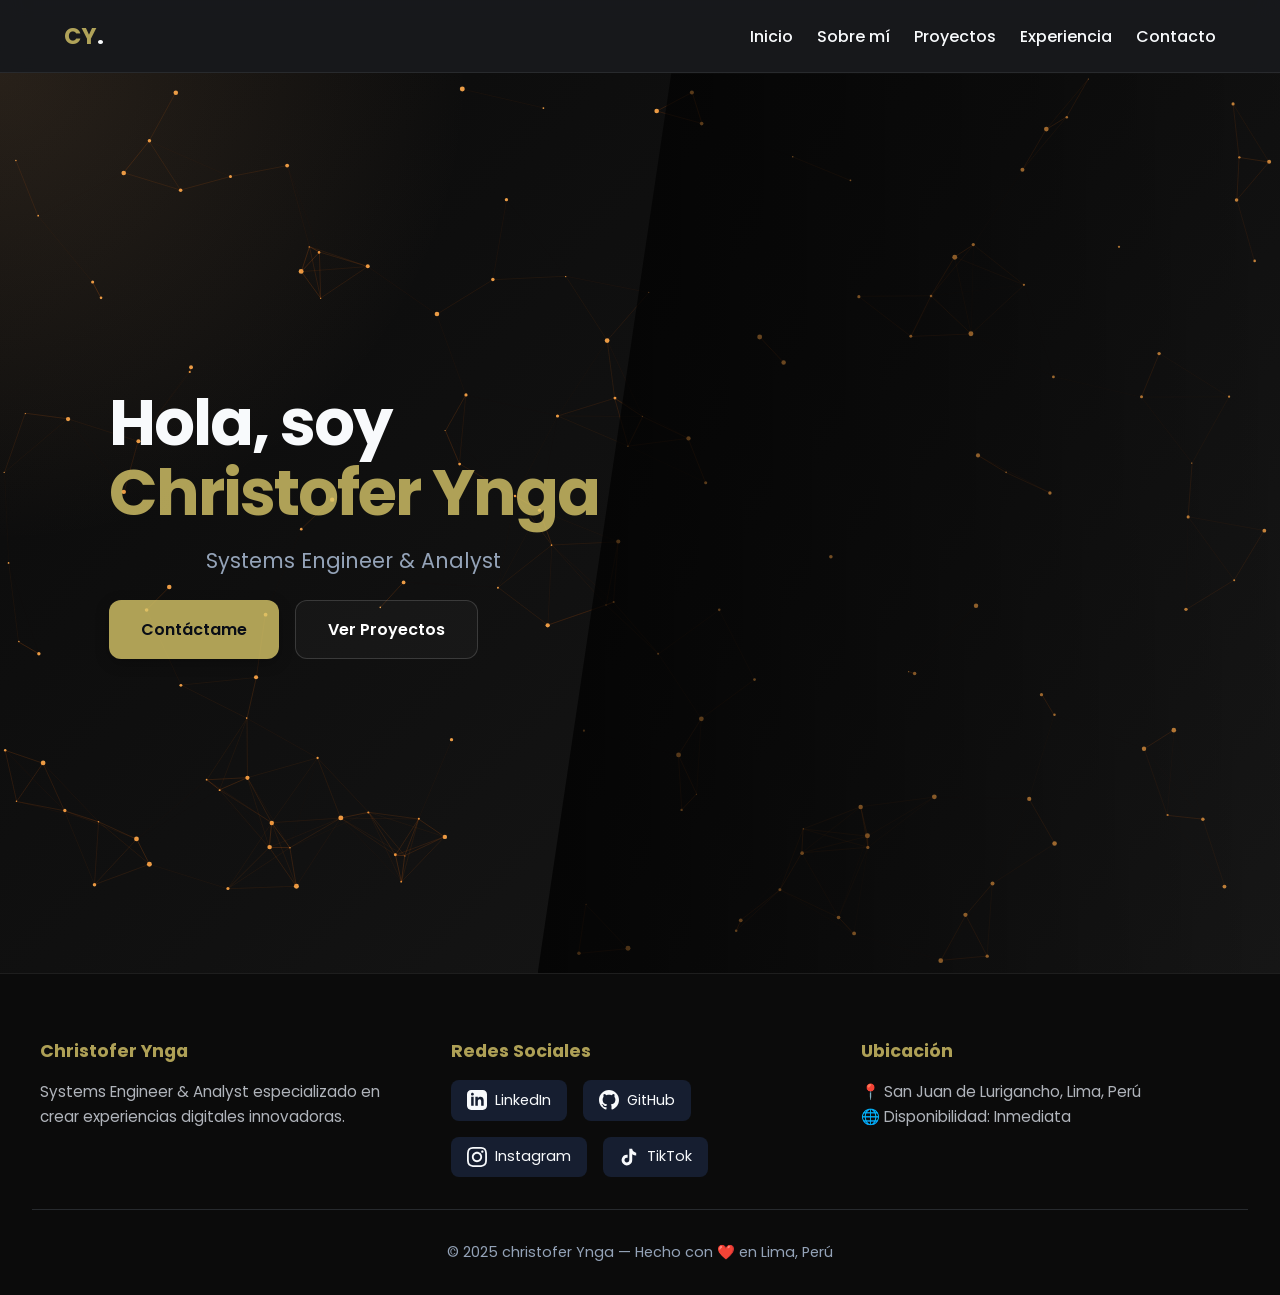
==== commit 5c6e5e8e: "Cambio de / en el navbar" ====
--- a/index.html
+++ b/index.html
@@ -14,11 +14,11 @@
     <div class="logo">CY<span>.</span></div>
     <nav>
       <ul class="nav-links">
-            <li><a href="/index.html">Inicio</a></li> 
-            <li><a href="/SobreMi.html">Sobre mí</a></li>
-            <li><a href="/Proyectos.html">Proyectos</a></li>
-            <li><a href="/Experiencia.html">Experiencia</a></li>
-            <li><a href="/Contacto.html">Contacto</a></li>
+            <li><a href="index.html">Inicio</a></li> 
+            <li><a href="SobreMi.html">Sobre mí</a></li>
+            <li><a href="Proyectos.html">Proyectos</a></li>
+            <li><a href="Experiencia.html">Experiencia</a></li>
+            <li><a href="Contacto.html">Contacto</a></li>
       </ul>
     </nav>
   </header>
@@ -43,7 +43,7 @@
       <h2>Systems Engineer & Analyst</h2>
       <div class="hero-buttons">
         <a href="Contacto.html" class="btn btn-primary">Contáctame</a>
-        <a href="/Proyectos.html" class="btn btn-secondary">Ver Proyectos</a>
+        <a href="Proyectos.html" class="btn btn-secondary">Ver Proyectos</a>
       </div>
     </div>
   </div>
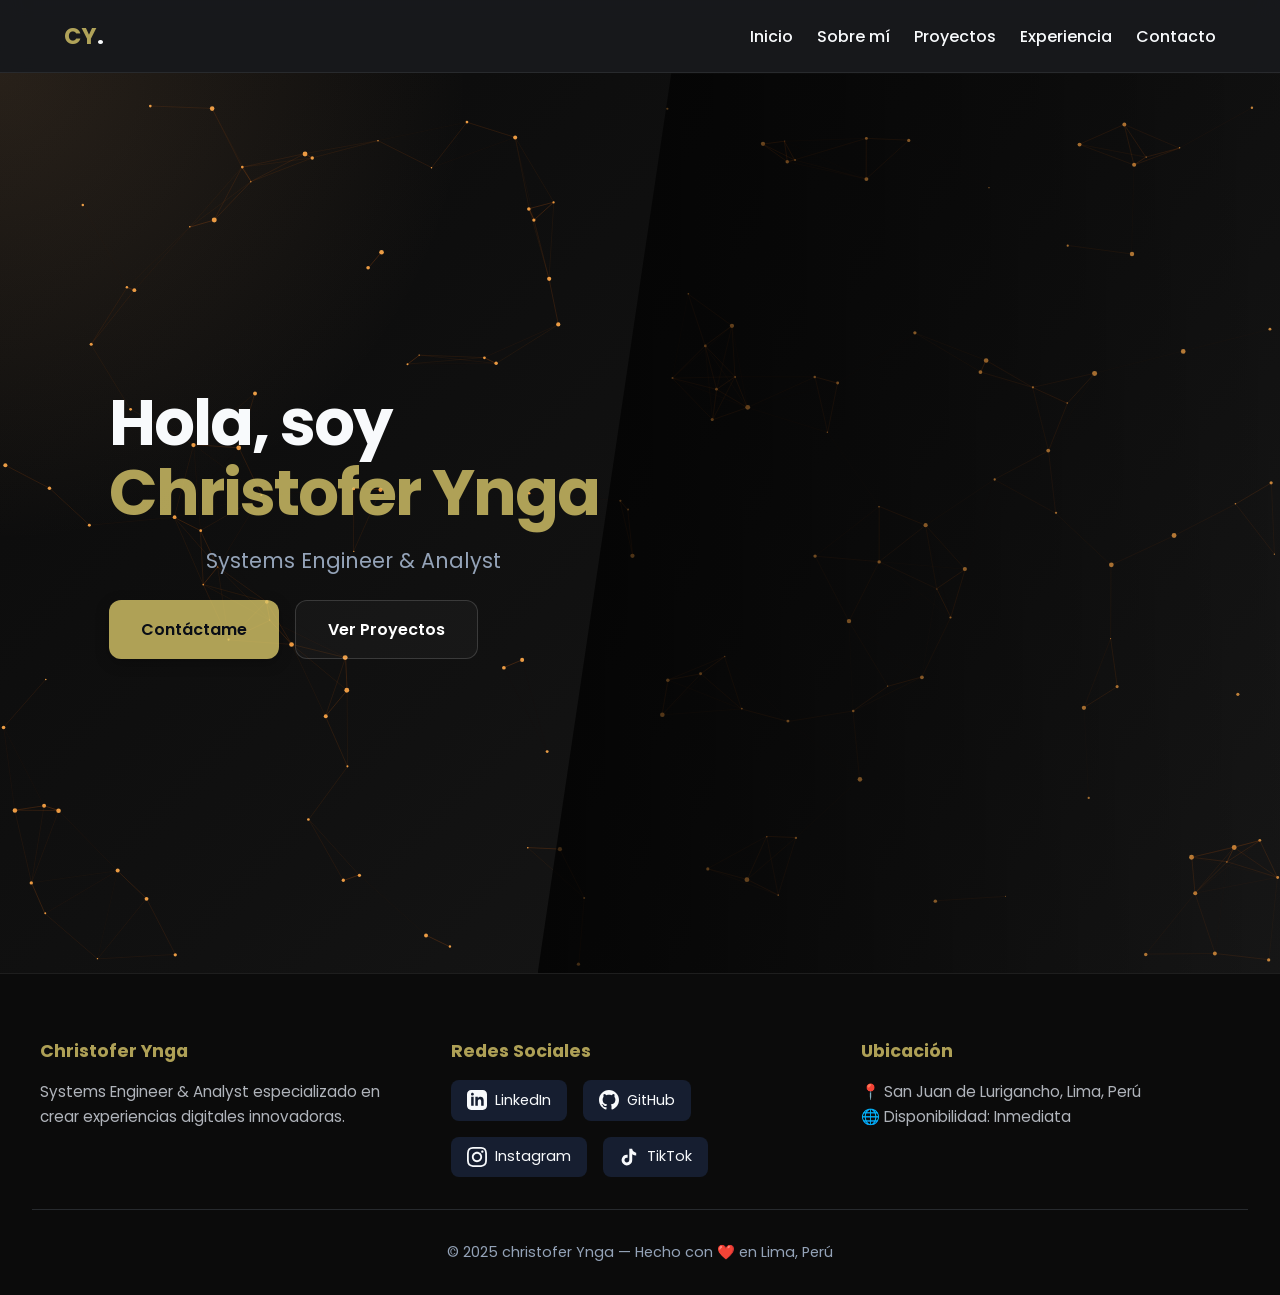
==== commit d5f99843: "Se ajusto lado responsive" ====
--- a/index.html
+++ b/index.html
@@ -12,7 +12,15 @@
 <body>
   <header class="navbar">
     <div class="logo">CY<span>.</span></div>
-    <nav>
+
+      <!-- Botón Hamburguesa para Móviles -->
+    <button class="menu-toggle" id="menu-toggle" aria-label="Abrir menú">
+      <span></span>
+      <span></span>
+      <span></span>
+    </button>
+
+    <nav id="nav-menu">
       <ul class="nav-links">
             <li><a href="index.html">Inicio</a></li> 
             <li><a href="SobreMi.html">Sobre mí</a></li>
--- a/css/responsive.css
+++ b/css/responsive.css
@@ -1,48 +1,195 @@
-@media (max-width: 768px) {
+/* Oculto por defecto en Pantallas Grandes */
+.menu-toggle {
+  display: none;
+}
 
-  .nav-links {
-    display: none;
+/* ==========================================
+   BREAKPOINT: TABLETS Y LAPTOPS (≤ 1024px)
+   ========================================== */
+@media (max-width: 1024px) {
+  .hero-container {
+    padding-top: 5rem;
   }
 
-  .hero-container {
-    flex-direction: column;
-    justify-content: center;
+  .hero-content {
+    max-width: 500px;
+    margin-left: 4%;
+  }
 
-    text-align: center;
-
-    padding: 6rem 1.5rem 3rem;
+  .hero-content h1 {
+    font-size: clamp(2.5rem, 4vw, 3.8rem);
   }
 
   .hero-image-diagonal {
-    position: relative;
+    width: 50%;
+    clip-path: polygon(25% 0, 100% 0, 100% 100%, 0% 100%);
+  }
+}
 
-    width: 100%;
-    height: 320px;
-
-    clip-path: none;
-
-    margin-top: 2rem;
-
-    border-radius: 20px;
-
-    overflow: hidden;
+/* ==========================================
+   BREAKPOINT: MÓVILES (≤ 768px)
+   ========================================== */
+@media (max-width: 768px) {
+  /* 1. Botón Hamburguesa Visibilidad y Estilos */
+  .menu-toggle {
+    display: flex !important;
+    flex-direction: column;
+    justify-content: space-between;
+    width: 28px;
+    height: 20px;
+    background: transparent;
+    border: none;
+    cursor: pointer;
+    z-index: 102; /* Por encima del menú lateral */
   }
 
+  .menu-toggle span {
+    width: 100%;
+    height: 3px;
+    background-color: var(--text, #ffffff);
+    border-radius: 2px;
+    transition: all 0.3s ease-in-out;
+  }
+
+  /* Animación de X en la hamburguesa */
+  .menu-toggle.is-open span:nth-child(1) {
+    transform: translateY(8.5px) rotate(45deg);
+  }
+
+  .menu-toggle.is-open span:nth-child(2) {
+    opacity: 0;
+  }
+
+  .menu-toggle.is-open span:nth-child(3) {
+    transform: translateY(-8.5px) rotate(-45deg);
+  }
+
+  /* 2. Menú Desplegable Lateral */
+  #nav-menu {
+    position: fixed;
+    top: 0;
+    right: -100%;
+    width: 75%;
+    max-width: 225px;
+    height: 100vh;
+    background: rgba(11, 15, 25, 0.98);
+    backdrop-filter: blur(16px);
+    border-left: 1px solid var(--border);
+    padding: 6rem 2rem 2rem;
+    transition: right 0.4s ease-in-out;
+    box-shadow: -10px 0 30px rgba(0, 0, 0, 0.5);
+    z-index: 101;
+  }
+
+  #nav-menu.active {
+    right: 0;
+  }
+
+  .nav-links {
+    display: flex;
+    flex-direction: column;
+    gap: 2rem;
+    align-items: flex-start;
+  }
+
+  .nav-links a {
+    font-size: 1.2rem;
+  }
+
+  /* 3. Hero Section Adaptativa */
+  .hero-container {
+      flex-direction: column; /* Cambiamos a column normal para que la imagen quede arriba */
+      justify-content: flex-start;
+      min-height: auto;
+      padding: 2rem 1rem 3rem;
+      gap: 1.5rem;
+    }
+
   .hero-content {
-    margin: 0;
-    padding: 0;
+    margin: 0 auto;
+    padding: 0 1rem;
+    max-width: 100%;
+    text-align: center;
+  }
+
+  .hero-content h1 {
+    font-size: clamp(2rem, 6vw, 2.8rem);
+    margin-bottom: 0.5rem;
+  }
+
+  .hero-content h2 {
+    font-size: 1.1rem;
+    margin-bottom: 1.5rem;
   }
 
   .hero-buttons {
     justify-content: center;
+    width: 100%;
+    gap: 0.8rem;
+  }
+
+  .btn {
+    width: 100%;
+    max-width: 280px;
+  }
+
+  .hero-image-diagonal {
+      position: relative;
+      width: 100%;
+      max-width: 360px; /* Tamaño máximo para que no ocupe demasiado alto */
+      height: 380px;    /* Altura ideal para móviles */
+      margin: 0 auto;
+      border-radius: 16px; /* Borde suave rectangular, sin círculo */
+      clip-path: none;     /* Quitamos el recorte diagonal deformado */
+      overflow: hidden;
+      border: 1px solid var(--border);
+      box-shadow: 0 10px 25px rgba(0, 0, 0, 0.5);
+    }
+
+  .hero-image-diagonal img {
+      width: 100%;
+      height: 100%;
+      object-fit: cover;
+      object-position: center top; /* Asegura enfocar el rostro */
+      opacity: 1;                  /* Imagen nítida */
+      filter: none;
+    }
+
+  .hero-image-diagonal::after {
+    /* Gradiente suave en la base de la imagen para integrar con el fondo */
+    background: linear-gradient(to top, rgba(9, 18, 32, 0.8) 0%, transparent 40%);
+  }
+
+  .diagonal-line {
+    display: none;
+  }
+
+  /* 4. Footer Responsivo */
+  footer {
+    padding: 3rem 1.5rem 1.5rem;
   }
 
   .footer-content {
     grid-template-columns: 1fr;
     text-align: center;
+    gap: 2.5rem;
   }
 
   .social-links {
     justify-content: center;
   }
+}
+
+/* ==========================================
+   BREAKPOINT: MÓVILES PEQUEÑOS (≤ 480px)
+   ========================================== */
+@media (max-width: 480px) {
+  .hero-image-diagonal {
+    width: 190px;
+    height: 190px;
+  }
+
+  .hero-content h1 {
+    font-size: 2rem;
+  }
 }
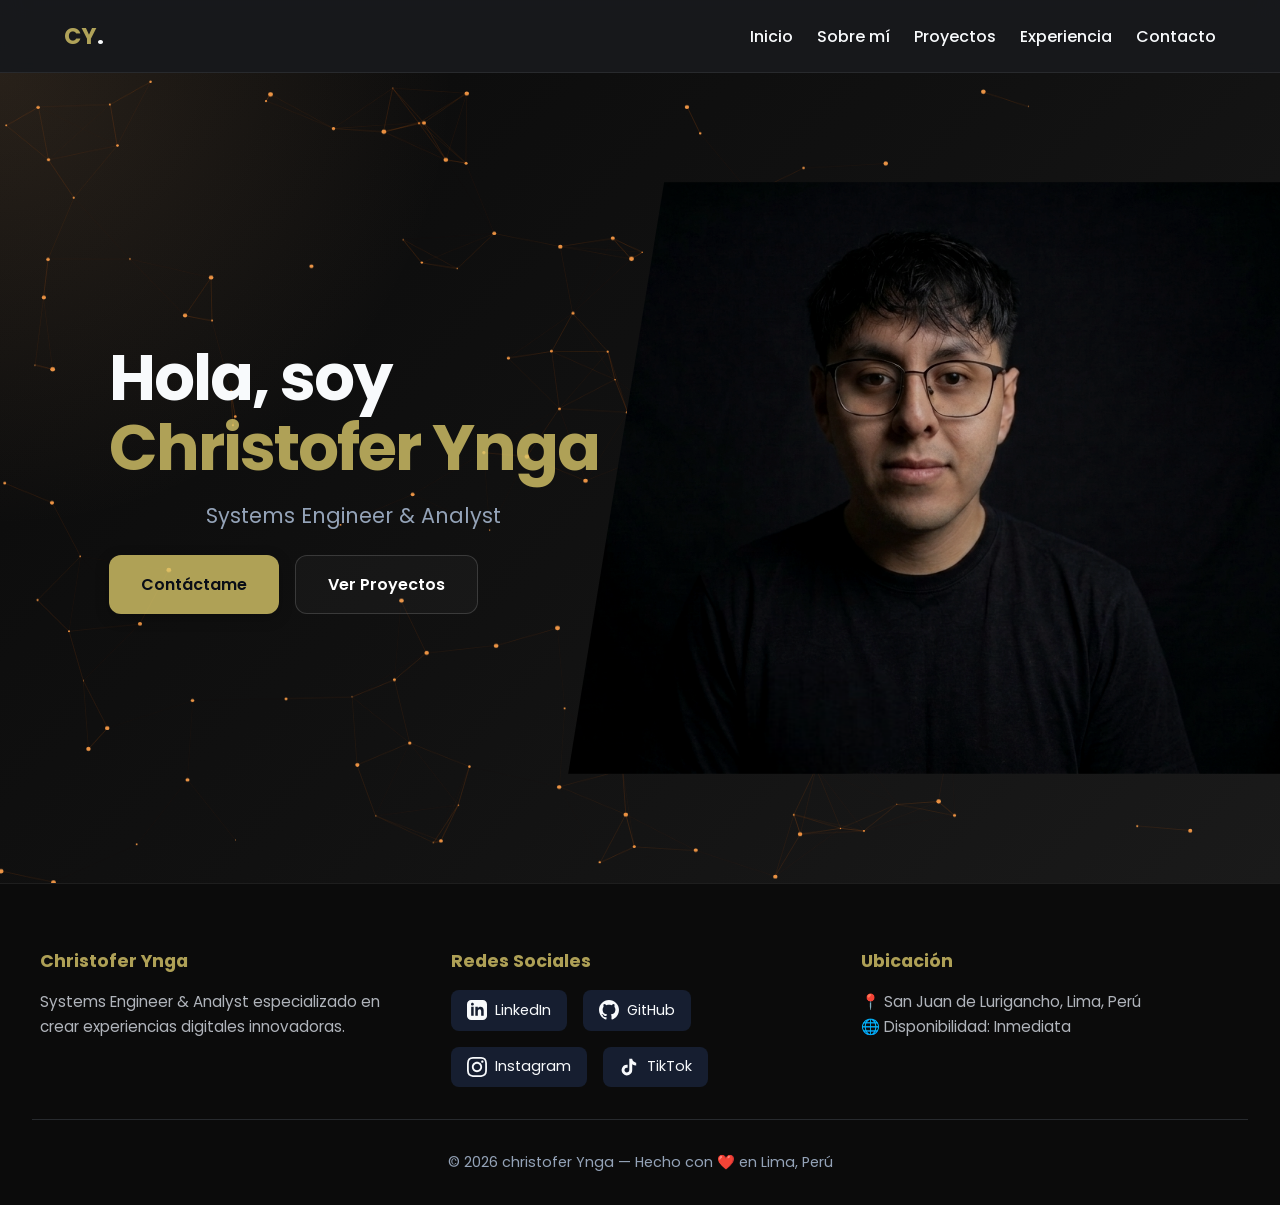
==== commit 814b8524: "Ajuste de detalles estilo responsive y agregacion de img" ====
--- a/index.html
+++ b/index.html
@@ -5,8 +5,8 @@
   <meta name="viewport" content="width=device-width, initial-scale=1.0" />
   <title>Christofer Ynga | Systems Engineer & Analyst</title>
   <link rel="preconnect" href="https://fonts.googleapis.com">
+  <link rel="stylesheet" href="css/styleGlobal.css">
   <link rel="stylesheet" href="css/responsive.css">
-  <link rel="stylesheet" href="css/styleGlobal.css">
   <link href="https://fonts.googleapis.com/css2?family=Poppins:wght@300;400;600;700&display=swap" rel="stylesheet">
 </head> 
 <body>
@@ -37,7 +37,7 @@
     
     <div class="hero-image-diagonal">
       <img 
-        src="https://images.unsplash.com/photo-1507003211169-0a1dd7228f2d?w=900" 
+        src="img/RostroFigura2.png"  
         alt="christofer"
       />
       <span class="diagonal-line"></span>
@@ -104,7 +104,7 @@
     </div>
     
     <div class="footer-bottom">
-      <p>© 2025 christofer Ynga — Hecho con ❤️ en Lima, Perú</p>
+      <p>© 2026 christofer Ynga — Hecho con ❤️ en Lima, Perú</p>
     </div>
   </footer>
 
--- a/css/styleGlobal.css
+++ b/css/styleGlobal.css
@@ -92,7 +92,7 @@
 .hero-container {
   position: relative;
   width: 100%;
-  min-height: 100vh;
+  min-height: 90vh;
 
   display: flex;
   align-items: center;
@@ -141,7 +141,7 @@
   top: 0;
   right: 0;
 
-  width: 58%;
+  width: 57%;
   height: 100%;
 
   z-index: 2;
@@ -159,8 +159,8 @@
   background:
     linear-gradient(
       to left,
-      rgba(0,0,0,0.15),
-      rgba(0,0,0,0.75)
+      rgba(255, 255, 255, 0),
+      rgba(0, 0, 0, 0)
     );
 }
 
@@ -168,11 +168,11 @@
   width: 100%;
   height: 100%;
 
-  object-fit: cover;
-
-  opacity: 0.65;
-
-  transform: scale(1.05);
+  object-fit: contain;
+  object-position: center;
+  opacity: 1;
+
+  transform: scale(1.45);
 
   filter:
     grayscale(15%)
--- a/css/responsive.css
+++ b/css/responsive.css
@@ -98,62 +98,79 @@
 
   /* 3. Hero Section Adaptativa */
   .hero-container {
-      flex-direction: column; /* Cambiamos a column normal para que la imagen quede arriba */
-      justify-content: flex-start;
-      min-height: auto;
-      padding: 2rem 1rem 3rem;
-      gap: 1.5rem;
+      display: flex !important;
+      flex-direction: column !important;
+      justify-content: center !important; /* Agrupa todo al centro en vez de empujarlo a los extremos */
+      align-items: center !important;
+      min-height: calc(100vh - 200px) !important;
+      padding: 1.5rem 1rem !important;
+      gap: 1rem !important; /* Controla la distancia exacta entre imagen, texto y botones */
     }
 
+  /* 2. Reducción y ajuste del texto */
   .hero-content {
     margin: 0 auto;
-    padding: 0 1rem;
+    padding: 0;
     max-width: 100%;
     text-align: center;
+    z-index: 3;
   }
 
   .hero-content h1 {
-    font-size: clamp(2rem, 6vw, 2.8rem);
-    margin-bottom: 0.5rem;
+    font-size: 1.8rem; /* Tamaño más pequeño para evitar saltos de línea largos */
+    line-height: 1.2;
+    margin-bottom: 0.4rem;
   }
 
   .hero-content h2 {
-    font-size: 1.1rem;
-    margin-bottom: 1.5rem;
-  }
-
+    font-size: 0.95rem;
+    margin-bottom: 1.2rem !important;
+  }
+
+  /* 4. Botones colocados abajo en 1 sola fila */
   .hero-buttons {
+    display: flex;
+    flex-direction: row; /* Fuerza 1 sola fila */
     justify-content: center;
     width: 100%;
-    gap: 0.8rem;
+    max-width: 360px;
+    gap: 0.6rem;
+    margin-top: 0.8rem !important;
   }
 
   .btn {
-    width: 100%;
-    max-width: 280px;
-  }
-
+    flex: 1; /* Reparte el ancho equitativamente entre los 2 botones */
+    padding: 0.8rem 0.5rem;
+    font-size: 0.85rem;
+    text-align: center;
+    border-radius: 10px;
+  }
+
+  /* 3. Reordenamiento y tamaño de la imagen (de absolute a relative) */
   .hero-image-diagonal {
-      position: relative;
-      width: 100%;
-      max-width: 360px; /* Tamaño máximo para que no ocupe demasiado alto */
-      height: 380px;    /* Altura ideal para móviles */
-      margin: 0 auto;
-      border-radius: 16px; /* Borde suave rectangular, sin círculo */
-      clip-path: none;     /* Quitamos el recorte diagonal deformado */
-      overflow: hidden;
-      border: 1px solid var(--border);
-      box-shadow: 0 10px 25px rgba(0, 0, 0, 0.5);
-    }
+    position: relative;
+    top: auto;
+    right: auto;
+    width: 100%;
+    max-width: 280px; /* Ancho máximo controlado */
+    height: 260px;    /* Altura fija para que no se deforme ni alargue */
+    margin: 0.5rem auto;
+    border-radius: 16px;
+    clip-path: none;
+    overflow: hidden;
+    border: 1px solid rgba(255, 255, 255, 0.1);
+    box-shadow: 0 10px 30px rgba(0, 0, 0, 0.6);
+  }
 
   .hero-image-diagonal img {
-      width: 100%;
-      height: 100%;
-      object-fit: cover;
-      object-position: center top; /* Asegura enfocar el rostro */
-      opacity: 1;                  /* Imagen nítida */
-      filter: none;
-    }
+    width: 100%;
+    height: 100%;
+    object-fit: cover;
+    object-position: center 20%; /* Centra la vista en el rostro */
+    opacity: 1;
+    transform: none;
+    filter: contrast(1.05);
+  }
 
   .hero-image-diagonal::after {
     /* Gradiente suave en la base de la imagen para integrar con el fondo */
@@ -184,12 +201,17 @@
    BREAKPOINT: MÓVILES PEQUEÑOS (≤ 480px)
    ========================================== */
 @media (max-width: 480px) {
+  .hero-content h1 {
+    font-size: 1.6rem;
+  }
+
   .hero-image-diagonal {
-    width: 190px;
-    height: 190px;
-  }
-
-  .hero-content h1 {
-    font-size: 2rem;
+    max-width: 240px;
+    height: 230px;
+  }
+
+  .btn {
+    font-size: 0.8rem;
+    padding: 0.75rem 0.4rem;
   }
 }
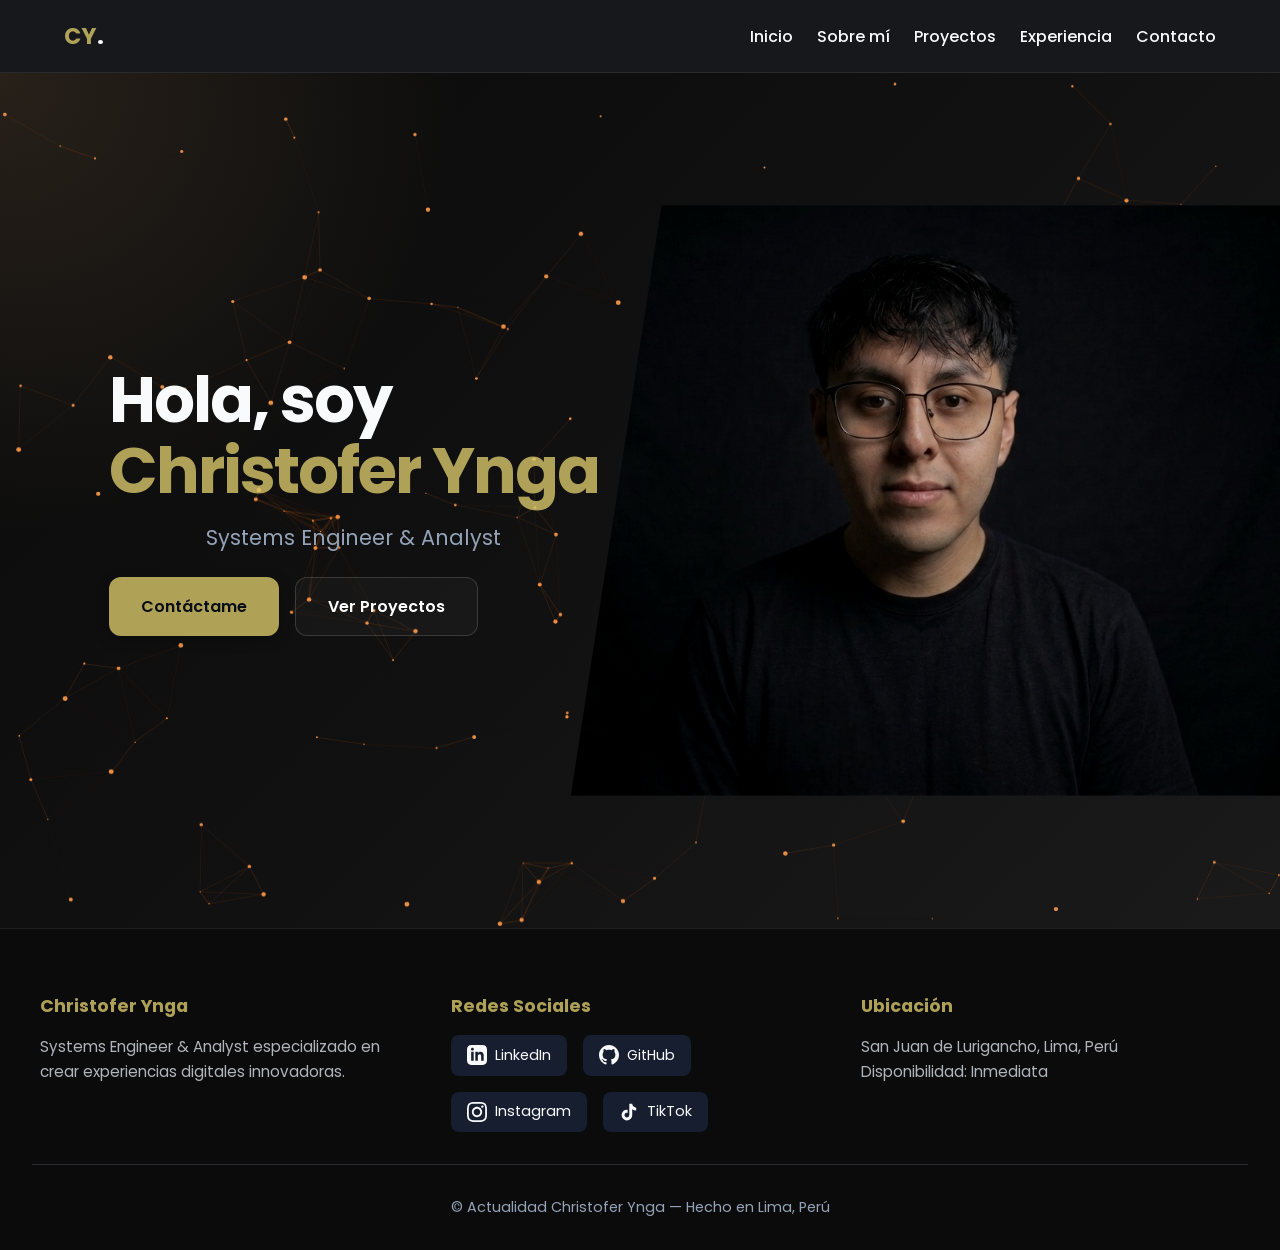
==== commit bcbd18f5: "Cambio en footer copy" ====
--- a/index.html
+++ b/index.html
@@ -98,13 +98,13 @@
       
       <div class="footer-section">
         <h3>Ubicación</h3>
-        <p>📍 San Juan de Lurigancho, Lima, Perú</p>
-        <p>🌐 Disponibilidad: Inmediata</p>
+        <p>San Juan de Lurigancho, Lima, Perú</p>
+        <p>Disponibilidad: Inmediata</p>
       </div>
     </div>
     
     <div class="footer-bottom">
-      <p>© 2026 christofer Ynga — Hecho con ❤️ en Lima, Perú</p>
+      <p>© Actualidad Christofer Ynga — Hecho en Lima, Perú</p>
     </div>
   </footer>
 
--- a/css/styleGlobal.css
+++ b/css/styleGlobal.css
@@ -3,6 +3,12 @@
       padding: 0;
       box-sizing: border-box;
     }
+
+    html {
+    background-color: var(--bg-secondary); /* Fuerza fondo negro #000000 en toda la ventana */
+    max-width: 100%;
+    overflow-x: hidden;
+  }
 
     :root {
 /* Fondos oscuros profundos con tinte azulado */
@@ -25,10 +31,16 @@
 
 body {
   font-family: "Poppins", sans-serif;
-  background: linear-gradient(180deg, var(--bg) 0%, var(--bg-secondary) 100%);
-
+  background-color: var(--bg-secondary);
+  background-image: linear-gradient(180deg, var(--bg) 0%, var(--bg-secondary) 100%);
+  background-repeat: no-repeat;
   color: var(--text);
+  max-width: 100%;
   overflow-x: hidden;
+  
+  flex-direction: column;
+  min-height: 100vh;
+  min-height: 100dvh;
 }
     /* Navbar */
 .navbar {
@@ -92,8 +104,8 @@
 .hero-container {
   position: relative;
   width: 100%;
-  min-height: 90vh;
-
+  min-height: 95vh;
+  flex: 1;
   display: flex;
   align-items: center;
   overflow: hidden;
@@ -393,7 +405,7 @@
       background: #0b0b0b;
 
       border-top: 1px solid var(--border);
-
+      margin-top: auto;
       padding: 4rem 2rem 2rem;
     }
 
--- a/css/responsive.css
+++ b/css/responsive.css
@@ -68,7 +68,7 @@
   #nav-menu {
     position: fixed;
     top: 0;
-    right: -100%;
+    right: 0;
     width: 75%;
     max-width: 225px;
     height: 100vh;
@@ -79,10 +79,15 @@
     transition: right 0.4s ease-in-out;
     box-shadow: -10px 0 30px rgba(0, 0, 0, 0.5);
     z-index: 101;
+
+    transform: translateX(100%);
+    visibility: hidden;
+    transition: transform 0.4s ease-in-out, visibility 0.4s ease-in-out;
   }
 
   #nav-menu.active {
-    right: 0;
+    transform: translateX(0);
+    visibility: visible;
   }
 
   .nav-links {
@@ -102,7 +107,8 @@
       flex-direction: column !important;
       justify-content: center !important; /* Agrupa todo al centro en vez de empujarlo a los extremos */
       align-items: center !important;
-      min-height: calc(100vh - 200px) !important;
+      flex: 1 !important;
+      /* min-height: calc(100vh - 200px) !important; */
       padding: 1.5rem 1rem !important;
       gap: 1rem !important; /* Controla la distancia exacta entre imagen, texto y botones */
     }
@@ -183,7 +189,7 @@
 
   /* 4. Footer Responsivo */
   footer {
-    padding: 3rem 1.5rem 1.5rem;
+    padding: 6rem 1.5rem 1.5rem;
   }
 
   .footer-content {
